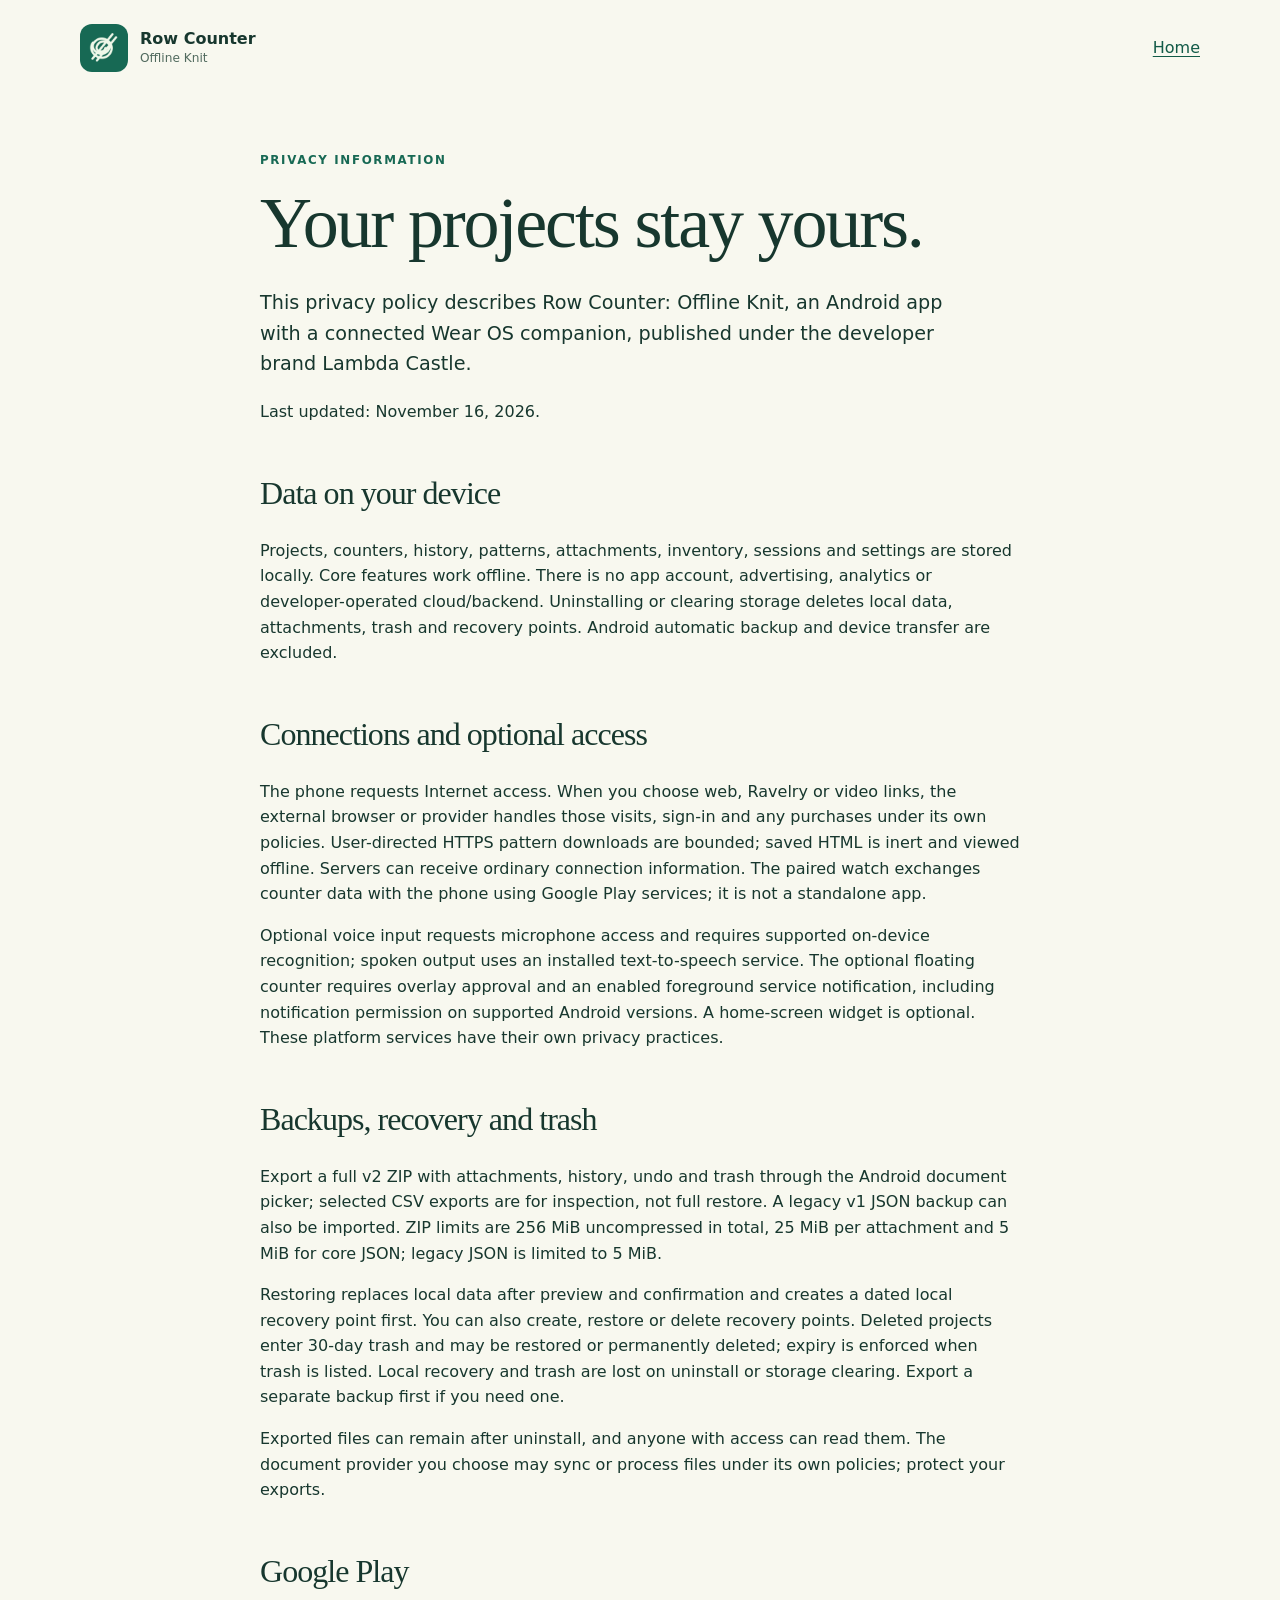
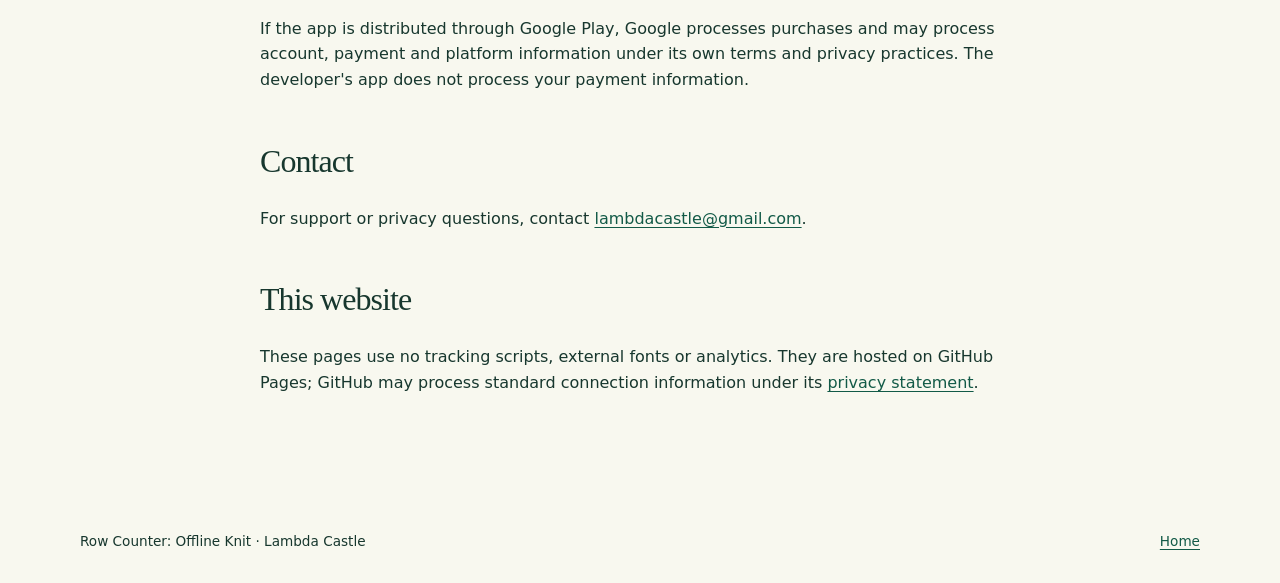
==== privacy.html @ 5f226fdc "Publish Lambda Castle website and privacy policy" ====
<!doctype html>
<html lang="en">
<head>
  <meta charset="utf-8">
  <meta name="viewport" content="width=device-width, initial-scale=1">
  <meta name="description" content="Privacy information for Row Counter: Offline Knit.">
  <title>Privacy · Row Counter: Offline Knit</title>
  <link rel="stylesheet" href="style.css">
</head>
<body>
  <header class="site-header wrap"><a class="brand" href="index.html"><img src="assets/icon.png" alt="" width="48" height="48"><span>Row Counter<br><small>Offline Knit</small></span></a><a href="index.html">Home</a></header>
  <main class="wrap prose">
    <p class="eyebrow">Privacy information</p>
    <h1>Your projects stay yours.</h1>
    <p class="lead">This privacy policy describes Row Counter: Offline Knit, an Android app with a connected Wear OS companion, published under the developer brand Lambda Castle.</p>
    <p>Last updated: November 16, 2026.</p>
    <h2>Data on your device</h2>
    <p>Projects, counters, history, patterns, attachments, inventory, sessions and settings are stored locally. Core features work offline. There is no app account, advertising, analytics or developer-operated cloud/backend. Uninstalling or clearing storage deletes local data, attachments, trash and recovery points. Android automatic backup and device transfer are excluded.</p>
    <h2>Connections and optional access</h2>
    <p>The phone requests Internet access. When you choose web, Ravelry or video links, the external browser or provider handles those visits, sign-in and any purchases under its own policies. User-directed HTTPS pattern downloads are bounded; saved HTML is inert and viewed offline. Servers can receive ordinary connection information. The paired watch exchanges counter data with the phone using Google Play services; it is not a standalone app.</p>
    <p>Optional voice input requests microphone access and requires supported on-device recognition; spoken output uses an installed text-to-speech service. The optional floating counter requires overlay approval and an enabled foreground service notification, including notification permission on supported Android versions. A home-screen widget is optional. These platform services have their own privacy practices.</p>
    <h2>Backups, recovery and trash</h2>
    <p>Export a full v2 ZIP with attachments, history, undo and trash through the Android document picker; selected CSV exports are for inspection, not full restore. A legacy v1 JSON backup can also be imported. ZIP limits are 256 MiB uncompressed in total, 25 MiB per attachment and 5 MiB for core JSON; legacy JSON is limited to 5 MiB.</p>
    <p>Restoring replaces local data after preview and confirmation and creates a dated local recovery point first. You can also create, restore or delete recovery points. Deleted projects enter 30-day trash and may be restored or permanently deleted; expiry is enforced when trash is listed. Local recovery and trash are lost on uninstall or storage clearing. Export a separate backup first if you need one.</p>
    <p>Exported files can remain after uninstall, and anyone with access can read them. The document provider you choose may sync or process files under its own policies; protect your exports.</p>
    <h2>Google Play</h2>
    <p>If the app is distributed through Google Play, Google processes purchases and may process account, payment and platform information under its own terms and privacy practices. The developer's app does not process your payment information.</p>
    <h2>Contact</h2>
    <p>For support or privacy questions, contact <a href="mailto:lambdacastle@gmail.com">lambdacastle@gmail.com</a>.</p>
    <h2>This website</h2>
    <p>These pages use no tracking scripts, external fonts or analytics. They are hosted on GitHub Pages; GitHub may process standard connection information under its <a href="https://docs.github.com/en/site-policy/privacy-policies/github-privacy-statement">privacy statement</a>.</p>
  </main>
  <footer class="wrap footer"><span>Row Counter: Offline Knit · Lambda Castle</span><a href="index.html">Home</a></footer>
</body>
</html>
---- style.css ----
:root { color-scheme: light; --ink: #17372e; --green: #176954; --muted: #516a5e; --cream: #f8f8ef; --line: #cfddd0; }
* { box-sizing: border-box; }
body { margin: 0; background: var(--cream); color: var(--ink); font-family: system-ui, -apple-system, sans-serif; line-height: 1.6; }
a { color: #125a47; text-underline-offset: .2em; }
a:hover { color: #092f25; }
.wrap { width: min(1120px, calc(100% - 40px)); margin-inline: auto; }
.site-header { display: flex; align-items: center; justify-content: space-between; padding-block: 24px; }
.brand { display: flex; align-items: center; gap: 12px; color: var(--ink); text-decoration: none; font-weight: 750; line-height: 1.12; }
.brand img { border-radius: 12px; }
.brand small { color: var(--muted); font-size: .76em; font-weight: 500; }
.hero { display: grid; grid-template-columns: 1.15fr .85fr; gap: 6%; align-items: center; padding-block: 54px 90px; }
h1, h2, h3, p { margin-top: 0; }
h1, h2, h3 { line-height: 1.14; letter-spacing: -.03em; }
h1 { font-family: Georgia, serif; font-size: clamp(2.8rem, 6vw, 5.4rem); font-weight: 500; margin-bottom: 24px; }
h2 { font-family: Georgia, serif; font-size: clamp(2.1rem, 4vw, 3.4rem); font-weight: 500; }
h3 { font-size: 1.2rem; }
.eyebrow { text-transform: uppercase; letter-spacing: .14em; font-size: .74rem; font-weight: 750; color: var(--green); }
.lead { font-size: 1.2rem; max-width: 57ch; }
.price { font-size: 1.3rem; font-weight: 750; margin-bottom: 3px; }
.price span { font-size: .9rem; font-weight: 500; }
.muted, figcaption { color: var(--muted); font-size: .9rem; }
.notice { border-left: 3px solid #a7bda9; padding: 10px 16px; margin-top: 24px; background: #edf3e9; font-size: .9rem; }
figure { margin: 0; }
.hero-image { text-align: center; }
.hero-image img, .gallery img { display: block; width: 100%; height: auto; border-radius: 20px; box-shadow: 0 14px 35px #1e4e3520; }
.hero-image img { max-width: 300px; margin: auto; }
figcaption { margin-top: 12px; }
.features { padding: 80px 0; background: #e6f0e3; }
.feature-grid { display: grid; grid-template-columns: repeat(4, 1fr); gap: 32px; margin-top: 42px; }
.feature-grid article { border-top: 1px solid #a8c4ae; padding-top: 18px; }
.feature-grid article span { color: var(--green); font-size: .8rem; font-weight: 700; }
.feature-grid h3 { margin: 15px 0; }
.feature-grid p { font-size: .95rem; }
.gallery-section { padding-block: 85px; }
.gallery { display: grid; grid-template-columns: repeat(3, minmax(0, 1fr)); gap: 32px; margin: 40px auto 65px; max-width: 800px; }
.gallery figure { text-align: center; }
.demo { background: #e6f0e3; border-radius: 20px; padding: 28px; display: grid; grid-template-columns: 1fr 1fr; gap: 24px; align-items: center; }
.demo video { width: 100%; max-height: 550px; border-radius: 12px; background: #17372e; }
.backup { background: #176954; color: #f4f8ed; padding: 70px 0; }
.backup .eyebrow, .backup a { color: #dcf1da; }
.backup-inner { display: grid; grid-template-columns: 1fr 1fr; gap: 8%; }
.footer { display: flex; justify-content: space-between; gap: 20px; padding-block: 30px; font-size: .85rem; }
.prose { max-width: 760px; padding-block: 55px 90px; }
.prose h1 { font-size: clamp(2.8rem, 6vw, 4.5rem); }
.prose h2 { font-size: 2rem; margin-top: 50px; }
@media (max-width: 700px) { .hero, .backup-inner, .demo { grid-template-columns: 1fr; } .hero { padding-block: 30px 60px; } .hero-image { margin-top: 20px; } .feature-grid { grid-template-columns: repeat(2, 1fr); } .gallery { gap: 14px; } .features, .gallery-section { padding-block: 60px; } }
@media (max-width: 420px) { .feature-grid { grid-template-columns: 1fr; gap: 15px; } .footer { flex-direction: column; } }
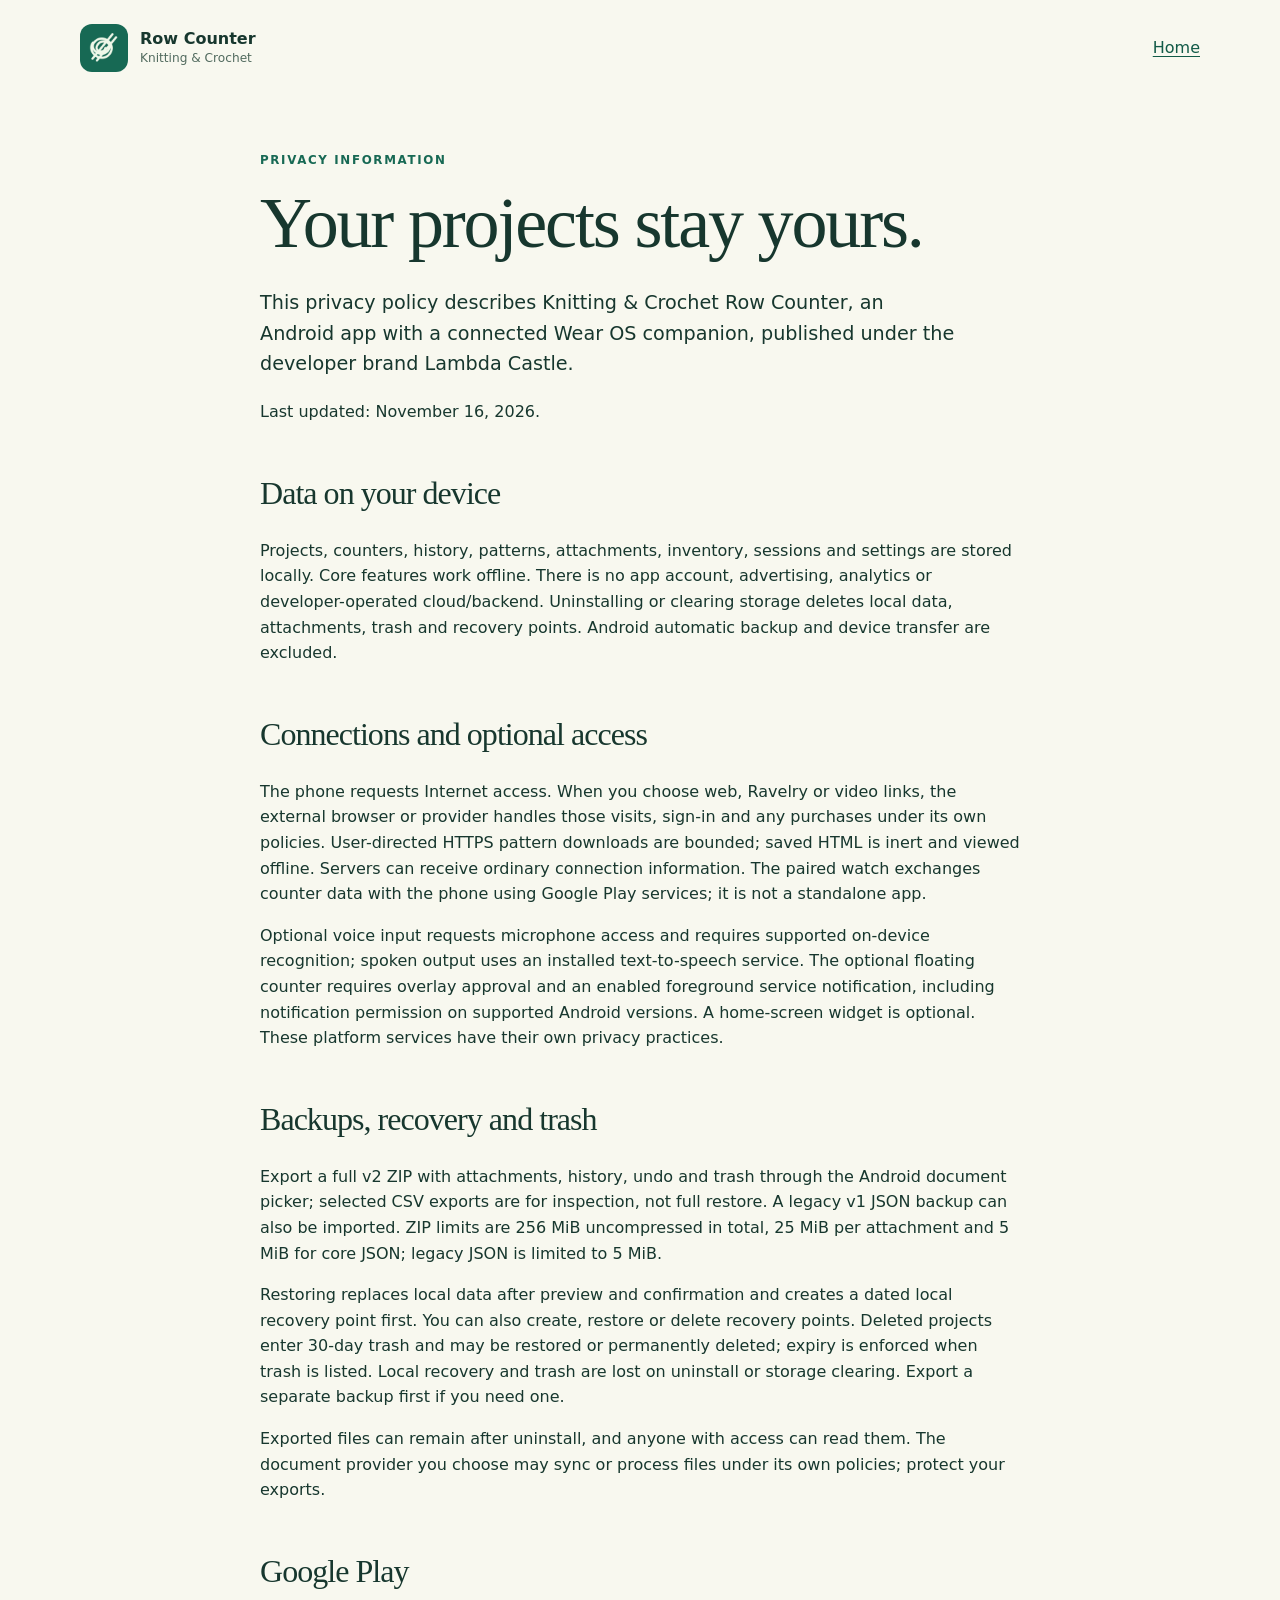
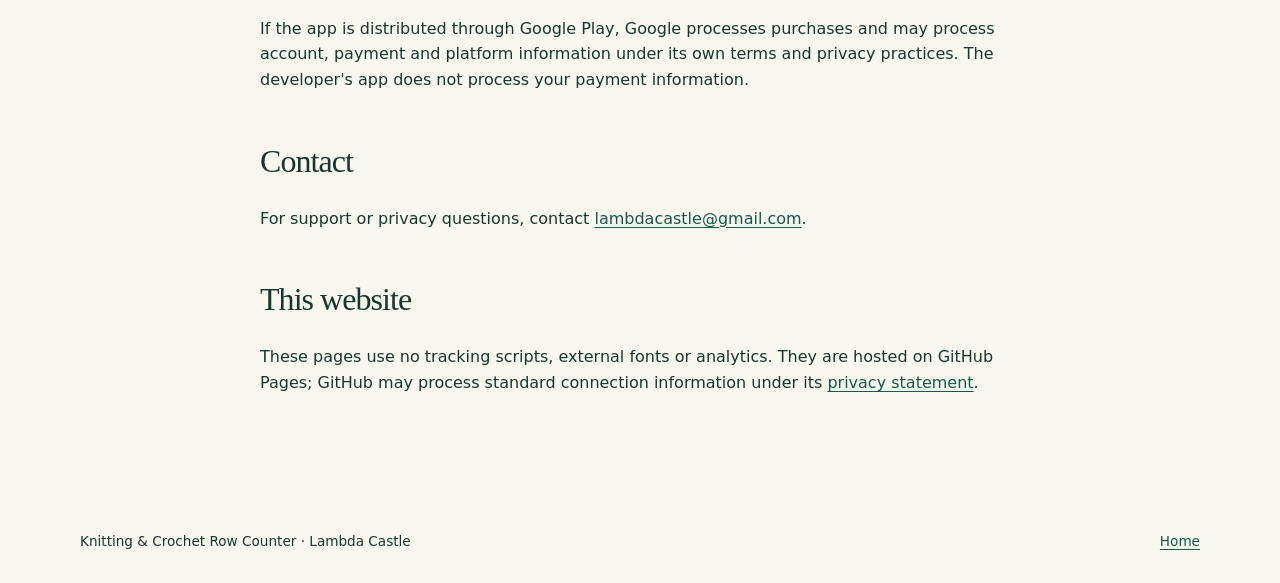
==== commit 70334738: "Rename app to Knitting & Crochet Row Counter" ====
--- a/privacy.html
+++ b/privacy.html
@@ -3,16 +3,16 @@
 <head>
   <meta charset="utf-8">
   <meta name="viewport" content="width=device-width, initial-scale=1">
-  <meta name="description" content="Privacy information for Row Counter: Offline Knit.">
-  <title>Privacy · Row Counter: Offline Knit</title>
+  <meta name="description" content="Privacy information for Knitting &amp; Crochet Row Counter.">
+  <title>Privacy · Knitting &amp; Crochet Row Counter</title>
   <link rel="stylesheet" href="style.css">
 </head>
 <body>
-  <header class="site-header wrap"><a class="brand" href="index.html"><img src="assets/icon.png" alt="" width="48" height="48"><span>Row Counter<br><small>Offline Knit</small></span></a><a href="index.html">Home</a></header>
+  <header class="site-header wrap"><a class="brand" href="index.html"><img src="assets/icon.png" alt="" width="48" height="48"><span>Row Counter<br><small>Knitting &amp; Crochet</small></span></a><a href="index.html">Home</a></header>
   <main class="wrap prose">
     <p class="eyebrow">Privacy information</p>
     <h1>Your projects stay yours.</h1>
-    <p class="lead">This privacy policy describes Row Counter: Offline Knit, an Android app with a connected Wear OS companion, published under the developer brand Lambda Castle.</p>
+    <p class="lead">This privacy policy describes Knitting &amp; Crochet Row Counter, an Android app with a connected Wear OS companion, published under the developer brand Lambda Castle.</p>
     <p>Last updated: November 16, 2026.</p>
     <h2>Data on your device</h2>
     <p>Projects, counters, history, patterns, attachments, inventory, sessions and settings are stored locally. Core features work offline. There is no app account, advertising, analytics or developer-operated cloud/backend. Uninstalling or clearing storage deletes local data, attachments, trash and recovery points. Android automatic backup and device transfer are excluded.</p>
@@ -30,6 +30,6 @@
     <h2>This website</h2>
     <p>These pages use no tracking scripts, external fonts or analytics. They are hosted on GitHub Pages; GitHub may process standard connection information under its <a href="https://docs.github.com/en/site-policy/privacy-policies/github-privacy-statement">privacy statement</a>.</p>
   </main>
-  <footer class="wrap footer"><span>Row Counter: Offline Knit · Lambda Castle</span><a href="index.html">Home</a></footer>
+  <footer class="wrap footer"><span>Knitting &amp; Crochet Row Counter · Lambda Castle</span><a href="index.html">Home</a></footer>
 </body>
 </html>
